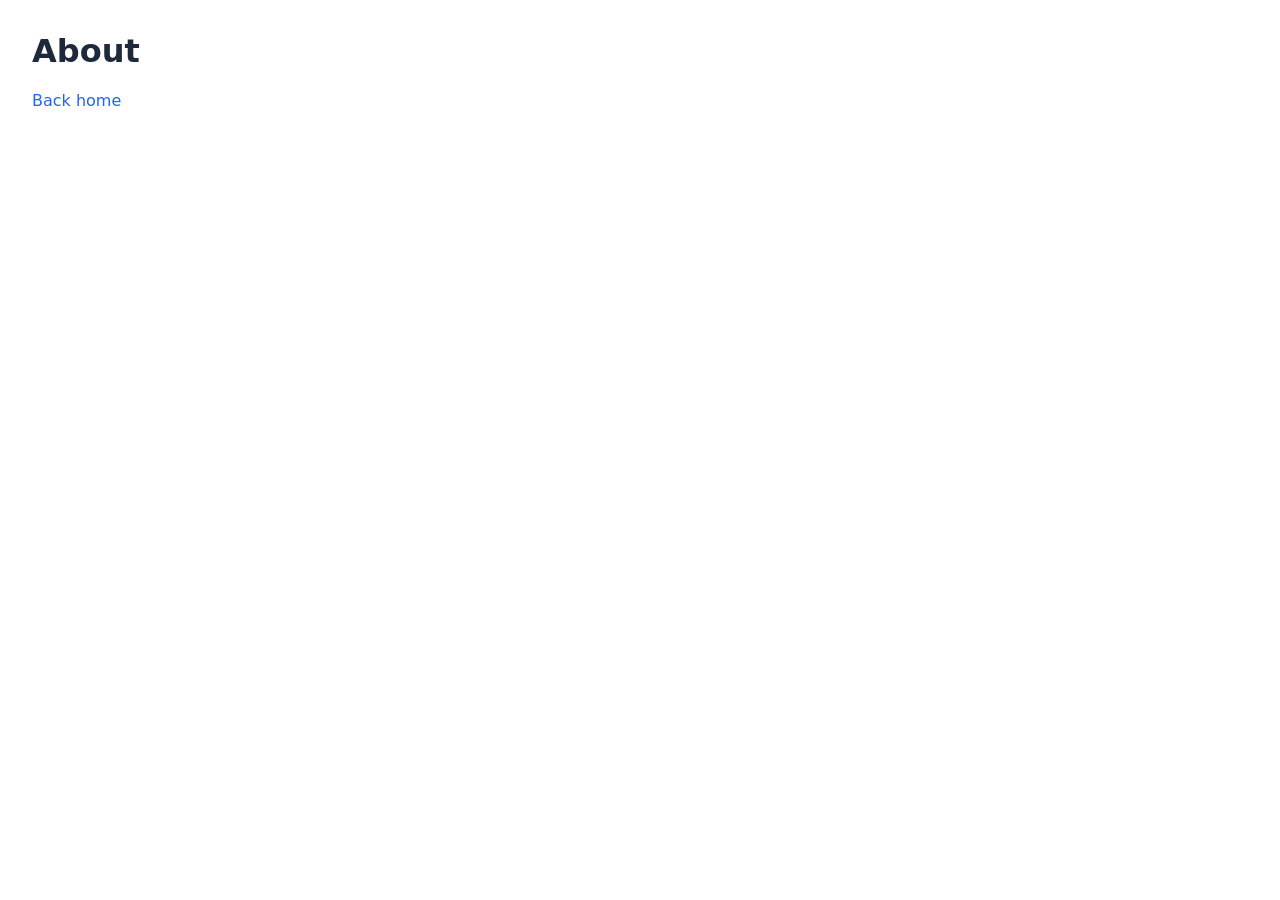
==== about/index.html @ 501de2d4 "Initial commit" ====
<!doctype html>
<html>
  <head>
    <meta charset="utf-8" />
    <meta name="viewport" content="width=device-width, initial-scale=1" />
    <meta name="color-scheme" content="light dark" />
    <title>About</title>
    <link rel="icon" href="/assets/favicon.svg" type="image/svg+xml">
    <link rel="stylesheet" href="/assets/css/styles.css">
  </head>
  <body>
    <h1>About</h1>
    <p><a href="/">Back home</a></p>
  </body>
</html>
---- assets/css/styles.css ----
:root {
  color-scheme: light dark;
  --color-bg: #ffffff;
  --color-text: #1e293b;
  --color-muted: #64748b;
  --color-accent: #2563eb;
  --color-border: #e2e8f0;
}

@media (prefers-color-scheme: dark) {
  :root {
    --color-bg: #0f172a;
    --color-text: #e2e8f0;
    --color-muted: #94a3b8;
    --color-accent: #60a5fa;
    --color-border: #1e293b;
  }
}

body {
  font-family: system-ui, sans-serif;
  margin: 2rem;
  background-color: var(--color-bg);
  color: var(--color-text);
}

a {
  text-decoration: none;
  color: var(--color-accent);
}
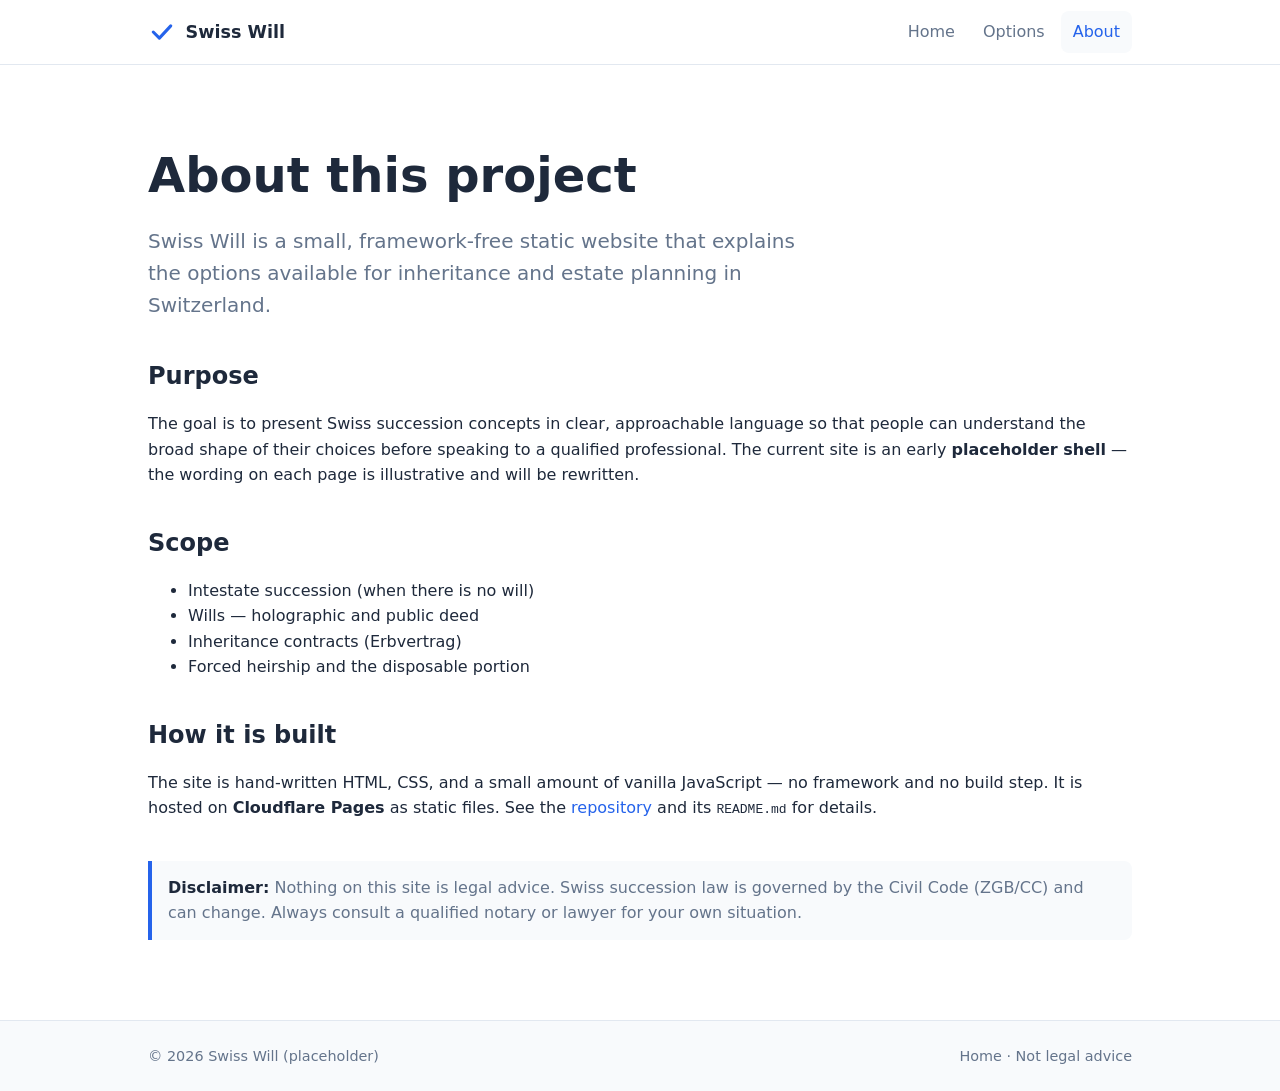
==== commit 90b0794d: "Build initial site shell for Swiss inheritance placeholder Add a framework-free static site shell re" ====
--- a/about/index.html
+++ b/about/index.html
@@ -1,15 +1,104 @@
 <!doctype html>
-<html>
+<html lang="en">
   <head>
     <meta charset="utf-8" />
     <meta name="viewport" content="width=device-width, initial-scale=1" />
     <meta name="color-scheme" content="light dark" />
-    <title>About</title>
-    <link rel="icon" href="/assets/favicon.svg" type="image/svg+xml">
-    <link rel="stylesheet" href="/assets/css/styles.css">
+    <title>About — Swiss Will</title>
+    <meta
+      name="description"
+      content="About the Swiss Will placeholder project: purpose, scope, and disclaimer."
+    />
+    <link rel="icon" href="/assets/favicon.svg" type="image/svg+xml" />
+    <link rel="stylesheet" href="/assets/css/styles.css" />
+    <script defer src="/assets/js/main.js"></script>
   </head>
-  <body>
-    <h1>About</h1>
-    <p><a href="/">Back home</a></p>
+  <body data-page="about">
+    <a class="skip-link" href="#main">Skip to content</a>
+
+    <header class="site-header">
+      <div class="container">
+        <a class="brand" href="/">
+          <img src="/assets/favicon.svg" alt="" />
+          <span>Swiss Will</span>
+        </a>
+        <button
+          class="nav-toggle"
+          type="button"
+          aria-expanded="false"
+          aria-controls="primary-nav"
+        >
+          Menu
+        </button>
+        <nav class="site-nav" id="primary-nav" aria-label="Primary">
+          <ul>
+            <li><a data-nav="home" href="/">Home</a></li>
+            <li><a data-nav="options" href="/options/">Options</a></li>
+            <li><a data-nav="about" href="/about/">About</a></li>
+          </ul>
+        </nav>
+      </div>
+    </header>
+
+    <main id="main">
+      <div class="container">
+        <section class="hero">
+          <h1>About this project</h1>
+          <p class="lead">
+            Swiss Will is a small, framework-free static website that explains
+            the options available for inheritance and estate planning in
+            Switzerland.
+          </p>
+        </section>
+
+        <section>
+          <h2>Purpose</h2>
+          <p>
+            The goal is to present Swiss succession concepts in clear,
+            approachable language so that people can understand the broad shape
+            of their choices before speaking to a qualified professional. The
+            current site is an early <strong>placeholder shell</strong> — the
+            wording on each page is illustrative and will be rewritten.
+          </p>
+        </section>
+
+        <section>
+          <h2>Scope</h2>
+          <ul>
+            <li>Intestate succession (when there is no will)</li>
+            <li>Wills — holographic and public deed</li>
+            <li>Inheritance contracts (Erbvertrag)</li>
+            <li>Forced heirship and the disposable portion</li>
+          </ul>
+        </section>
+
+        <section>
+          <h2>How it is built</h2>
+          <p>
+            The site is hand-written HTML, CSS, and a small amount of vanilla
+            JavaScript — no framework and no build step. It is hosted on
+            <strong>Cloudflare Pages</strong> as static files. See the
+            <a href="https://github.com/gcameron00/swiss-will">repository</a> and
+            its <code>README.md</code> for details.
+          </p>
+        </section>
+
+        <section>
+          <p class="note">
+            <strong>Disclaimer:</strong> Nothing on this site is legal advice.
+            Swiss succession law is governed by the Civil Code (ZGB/CC) and can
+            change. Always consult a qualified notary or lawyer for your own
+            situation.
+          </p>
+        </section>
+      </div>
+    </main>
+
+    <footer class="site-footer">
+      <div class="container">
+        <span>&copy; <span data-year>2026</span> Swiss Will (placeholder)</span>
+        <span><a href="/">Home</a> &middot; Not legal advice</span>
+      </div>
+    </footer>
   </body>
 </html>
--- a/assets/css/styles.css
+++ b/assets/css/styles.css
@@ -1,30 +1,390 @@
+/* ==========================================================================
+   Swiss Will — placeholder site stylesheet
+   No framework. Plain CSS with custom properties and light/dark support.
+   ========================================================================== */
+
+/* --- Design tokens ------------------------------------------------------- */
 :root {
   color-scheme: light dark;
+
   --color-bg: #ffffff;
+  --color-surface: #f8fafc;
   --color-text: #1e293b;
   --color-muted: #64748b;
   --color-accent: #2563eb;
+  --color-accent-contrast: #ffffff;
   --color-border: #e2e8f0;
+
+  --max-width: 64rem;
+  --radius: 0.5rem;
+  --space: 1rem;
+  --shadow: 0 1px 2px rgba(15, 23, 42, 0.06), 0 4px 12px rgba(15, 23, 42, 0.05);
+
+  --font-sans: system-ui, -apple-system, "Segoe UI", Roboto, Helvetica, Arial,
+    sans-serif;
 }
 
 @media (prefers-color-scheme: dark) {
   :root {
     --color-bg: #0f172a;
+    --color-surface: #1e293b;
     --color-text: #e2e8f0;
     --color-muted: #94a3b8;
     --color-accent: #60a5fa;
+    --color-accent-contrast: #0f172a;
     --color-border: #1e293b;
-  }
+    --shadow: 0 1px 2px rgba(0, 0, 0, 0.3), 0 4px 12px rgba(0, 0, 0, 0.35);
+  }
+}
+
+/* --- Base ---------------------------------------------------------------- */
+*,
+*::before,
+*::after {
+  box-sizing: border-box;
+}
+
+html {
+  scroll-behavior: smooth;
 }
 
 body {
-  font-family: system-ui, sans-serif;
-  margin: 2rem;
+  margin: 0;
+  font-family: var(--font-sans);
+  line-height: 1.6;
   background-color: var(--color-bg);
   color: var(--color-text);
+  -webkit-font-smoothing: antialiased;
+  display: flex;
+  flex-direction: column;
+  min-height: 100vh;
+}
+
+h1,
+h2,
+h3 {
+  line-height: 1.25;
+  font-weight: 700;
 }
 
 a {
-  text-decoration: none;
   color: var(--color-accent);
-}
+  text-decoration: none;
+}
+
+a:hover,
+a:focus-visible {
+  text-decoration: underline;
+}
+
+:focus-visible {
+  outline: 2px solid var(--color-accent);
+  outline-offset: 2px;
+  border-radius: 2px;
+}
+
+img {
+  max-width: 100%;
+  height: auto;
+}
+
+/* Visually-hidden but accessible */
+.visually-hidden {
+  position: absolute;
+  width: 1px;
+  height: 1px;
+  padding: 0;
+  margin: -1px;
+  overflow: hidden;
+  clip: rect(0, 0, 0, 0);
+  white-space: nowrap;
+  border: 0;
+}
+
+.skip-link {
+  position: absolute;
+  left: 0.5rem;
+  top: -3rem;
+  background: var(--color-accent);
+  color: var(--color-accent-contrast);
+  padding: 0.5rem 0.75rem;
+  border-radius: var(--radius);
+  transition: top 0.15s ease;
+  z-index: 100;
+}
+
+.skip-link:focus {
+  top: 0.5rem;
+}
+
+/* --- Layout containers --------------------------------------------------- */
+.container {
+  width: 100%;
+  max-width: var(--max-width);
+  margin-inline: auto;
+  padding-inline: 1.25rem;
+}
+
+main {
+  flex: 1 0 auto;
+  padding-block: 2.5rem;
+}
+
+section {
+  margin-block: 2.5rem;
+}
+
+.lead {
+  font-size: 1.15rem;
+  color: var(--color-muted);
+  max-width: 42rem;
+}
+
+/* --- Site header / navigation ------------------------------------------- */
+.site-header {
+  border-bottom: 1px solid var(--color-border);
+  background-color: var(--color-bg);
+  position: sticky;
+  top: 0;
+  z-index: 50;
+}
+
+.site-header .container {
+  display: flex;
+  align-items: center;
+  justify-content: space-between;
+  gap: 1rem;
+  min-height: 4rem;
+}
+
+.brand {
+  display: inline-flex;
+  align-items: center;
+  gap: 0.6rem;
+  font-weight: 700;
+  font-size: 1.1rem;
+  color: var(--color-text);
+}
+
+.brand:hover,
+.brand:focus-visible {
+  text-decoration: none;
+}
+
+.brand img {
+  width: 1.75rem;
+  height: 1.75rem;
+}
+
+.nav-toggle {
+  display: none;
+  background: none;
+  border: 1px solid var(--color-border);
+  border-radius: var(--radius);
+  padding: 0.4rem 0.6rem;
+  color: var(--color-text);
+  cursor: pointer;
+  font-size: 1rem;
+}
+
+.site-nav ul {
+  list-style: none;
+  display: flex;
+  gap: 0.25rem;
+  margin: 0;
+  padding: 0;
+}
+
+.site-nav a {
+  display: block;
+  padding: 0.5rem 0.75rem;
+  border-radius: var(--radius);
+  color: var(--color-muted);
+  font-weight: 500;
+}
+
+.site-nav a:hover,
+.site-nav a:focus-visible {
+  color: var(--color-text);
+  background-color: var(--color-surface);
+  text-decoration: none;
+}
+
+.site-nav a[aria-current="page"] {
+  color: var(--color-accent);
+  background-color: var(--color-surface);
+}
+
+/* --- Hero ---------------------------------------------------------------- */
+.hero h1 {
+  font-size: clamp(2rem, 5vw, 3rem);
+  margin: 0 0 0.75rem;
+}
+
+.hero .lead {
+  font-size: 1.25rem;
+}
+
+.badge {
+  display: inline-block;
+  font-size: 0.8rem;
+  font-weight: 600;
+  letter-spacing: 0.03em;
+  text-transform: uppercase;
+  color: var(--color-accent);
+  background-color: var(--color-surface);
+  border: 1px solid var(--color-border);
+  border-radius: 999px;
+  padding: 0.25rem 0.75rem;
+  margin-bottom: 1rem;
+}
+
+/* --- Buttons ------------------------------------------------------------- */
+.btn {
+  display: inline-block;
+  padding: 0.6rem 1.1rem;
+  border-radius: var(--radius);
+  font-weight: 600;
+  border: 1px solid transparent;
+  cursor: pointer;
+}
+
+.btn-primary {
+  background-color: var(--color-accent);
+  color: var(--color-accent-contrast);
+}
+
+.btn-primary:hover,
+.btn-primary:focus-visible {
+  text-decoration: none;
+  filter: brightness(1.05);
+}
+
+.btn-secondary {
+  background-color: transparent;
+  border-color: var(--color-border);
+  color: var(--color-text);
+}
+
+.btn-secondary:hover,
+.btn-secondary:focus-visible {
+  text-decoration: none;
+  background-color: var(--color-surface);
+}
+
+.btn-row {
+  display: flex;
+  flex-wrap: wrap;
+  gap: 0.75rem;
+  margin-top: 1.5rem;
+}
+
+/* --- Cards / grid -------------------------------------------------------- */
+.card-grid {
+  display: grid;
+  gap: 1.25rem;
+  grid-template-columns: repeat(auto-fit, minmax(15rem, 1fr));
+  padding: 0;
+  margin: 0;
+  list-style: none;
+}
+
+.card {
+  display: flex;
+  flex-direction: column;
+  background-color: var(--color-surface);
+  border: 1px solid var(--color-border);
+  border-radius: var(--radius);
+  padding: 1.25rem;
+  box-shadow: var(--shadow);
+  transition: transform 0.12s ease, box-shadow 0.12s ease;
+}
+
+.card:hover {
+  transform: translateY(-2px);
+}
+
+.card h3 {
+  margin: 0 0 0.4rem;
+  font-size: 1.15rem;
+}
+
+.card p {
+  margin: 0 0 1rem;
+  color: var(--color-muted);
+  flex: 1;
+}
+
+.card a {
+  font-weight: 600;
+}
+
+/* --- Callout / placeholder note ----------------------------------------- */
+.note {
+  border-left: 4px solid var(--color-accent);
+  background-color: var(--color-surface);
+  padding: 0.85rem 1rem;
+  border-radius: 0 var(--radius) var(--radius) 0;
+  color: var(--color-muted);
+}
+
+.note strong {
+  color: var(--color-text);
+}
+
+/* --- Site footer --------------------------------------------------------- */
+.site-footer {
+  flex-shrink: 0;
+  border-top: 1px solid var(--color-border);
+  background-color: var(--color-surface);
+  color: var(--color-muted);
+  font-size: 0.9rem;
+}
+
+.site-footer .container {
+  display: flex;
+  flex-wrap: wrap;
+  gap: 0.5rem 1.5rem;
+  justify-content: space-between;
+  align-items: center;
+  padding-block: 1.5rem;
+}
+
+.site-footer a {
+  color: var(--color-muted);
+}
+
+.site-footer a:hover {
+  color: var(--color-text);
+}
+
+/* --- Responsive nav ------------------------------------------------------ */
+@media (max-width: 40rem) {
+  .nav-toggle {
+    display: inline-block;
+  }
+
+  .site-nav {
+    position: absolute;
+    top: 4rem;
+    left: 0;
+    right: 0;
+    background-color: var(--color-bg);
+    border-bottom: 1px solid var(--color-border);
+    display: none;
+  }
+
+  .site-nav.is-open {
+    display: block;
+  }
+
+  .site-nav ul {
+    flex-direction: column;
+    padding: 0.5rem 1.25rem 1rem;
+    gap: 0.1rem;
+  }
+
+  .site-nav a {
+    padding: 0.7rem 0.75rem;
+  }
+}
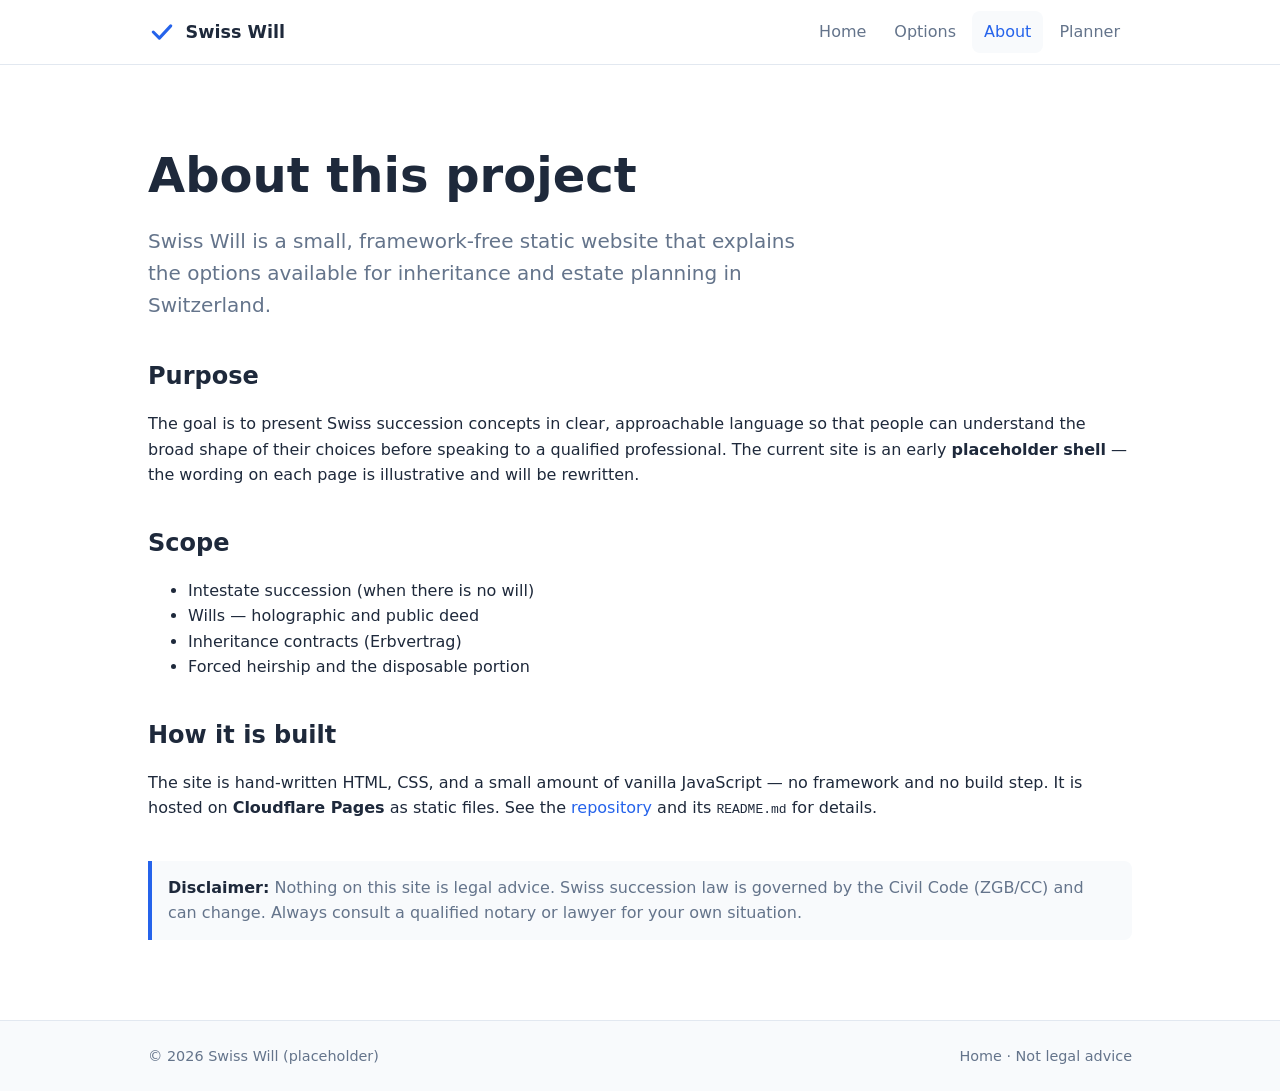
==== commit dc23332d: "Integrated planner" ====
--- a/about/index.html
+++ b/about/index.html
@@ -35,6 +35,7 @@
             <li><a data-nav="home" href="/">Home</a></li>
             <li><a data-nav="options" href="/options/">Options</a></li>
             <li><a data-nav="about" href="/about/">About</a></li>
+            <li><a data-nav="planner" href="/planner/">Planner</a></li>
           </ul>
         </nav>
       </div>
